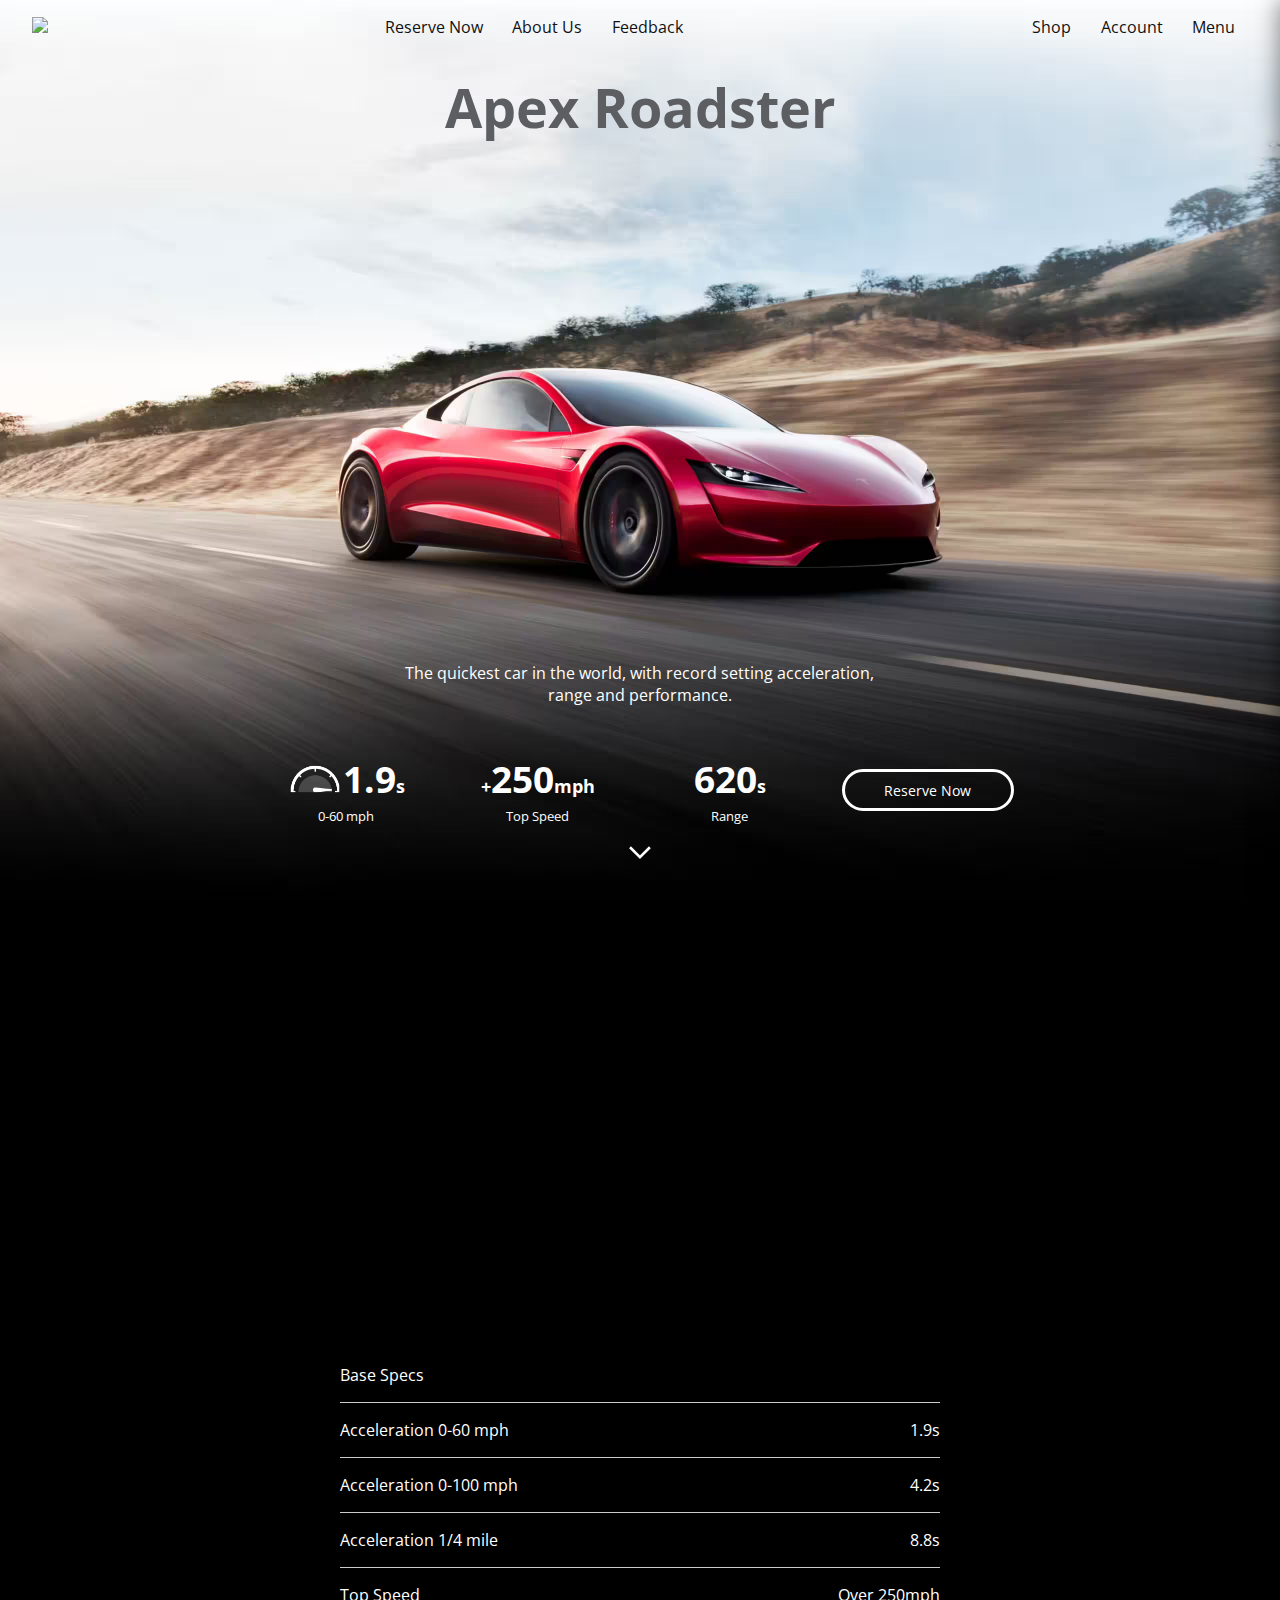
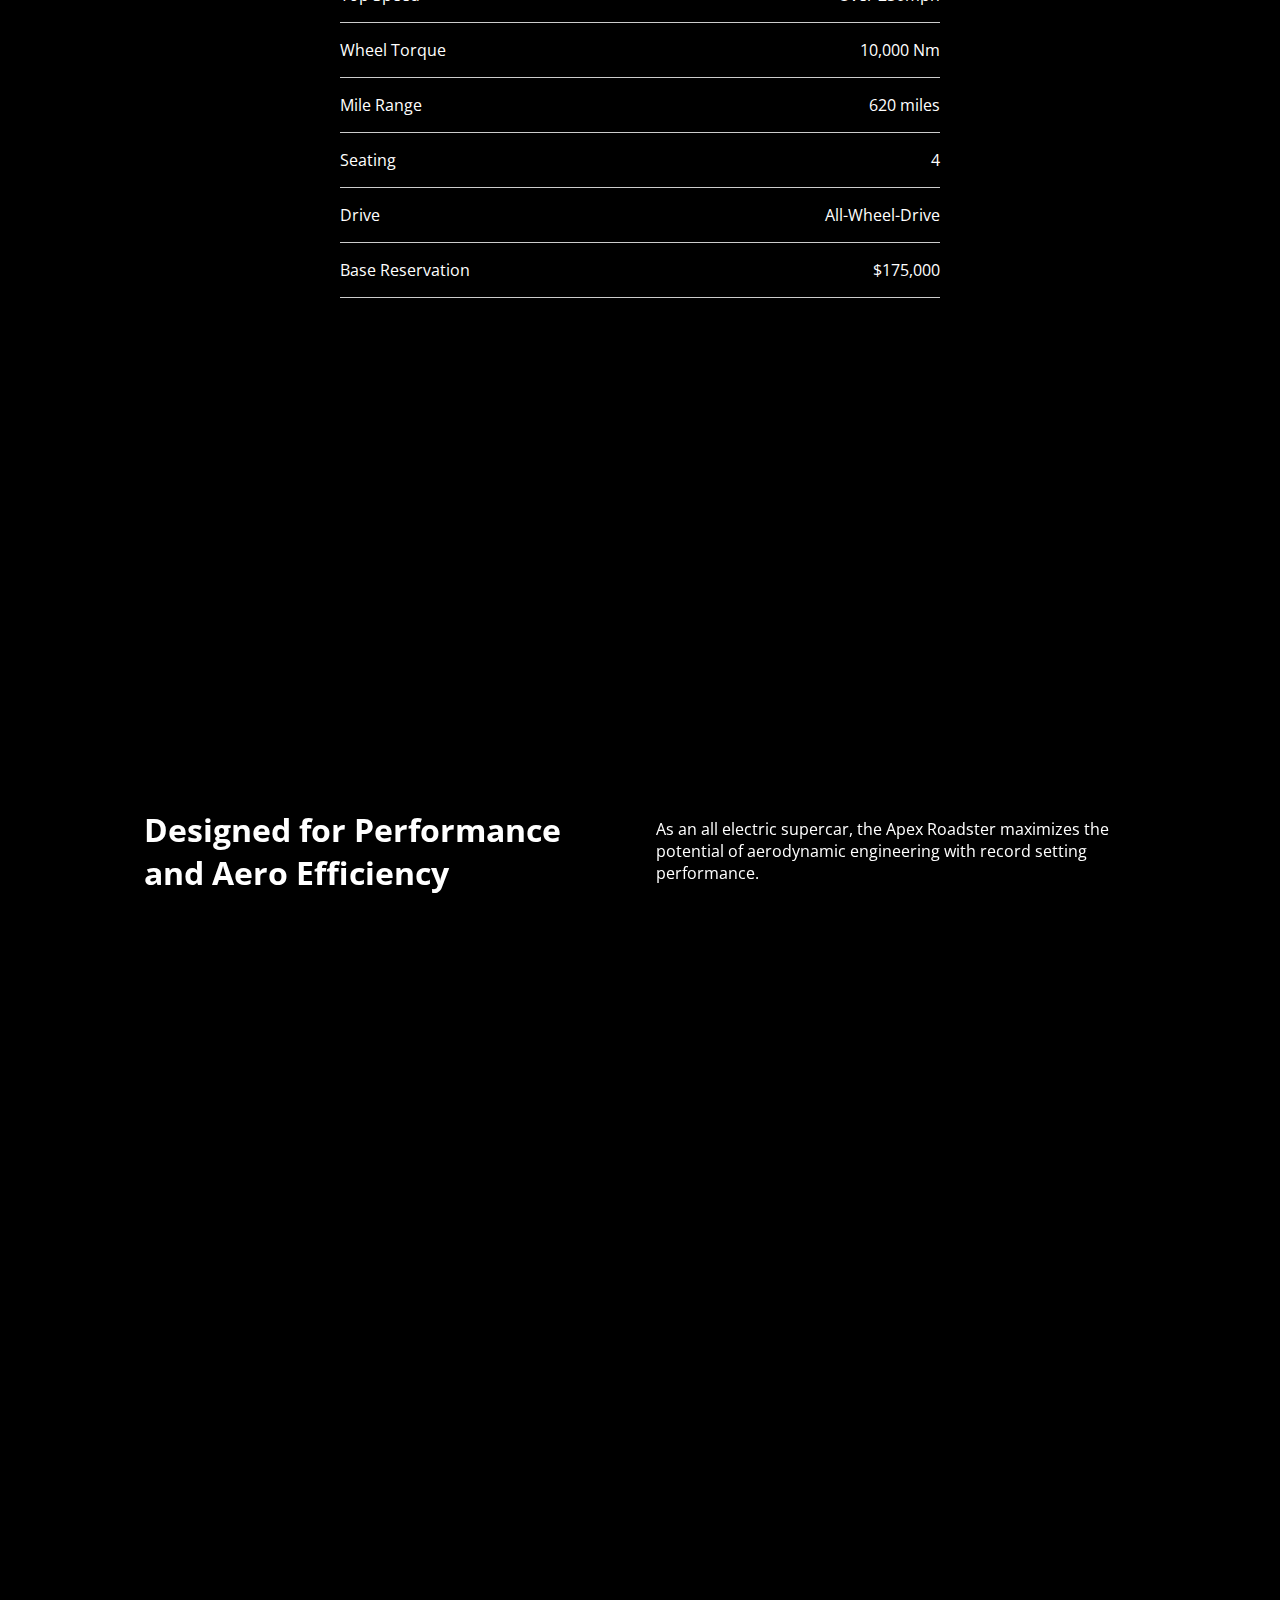
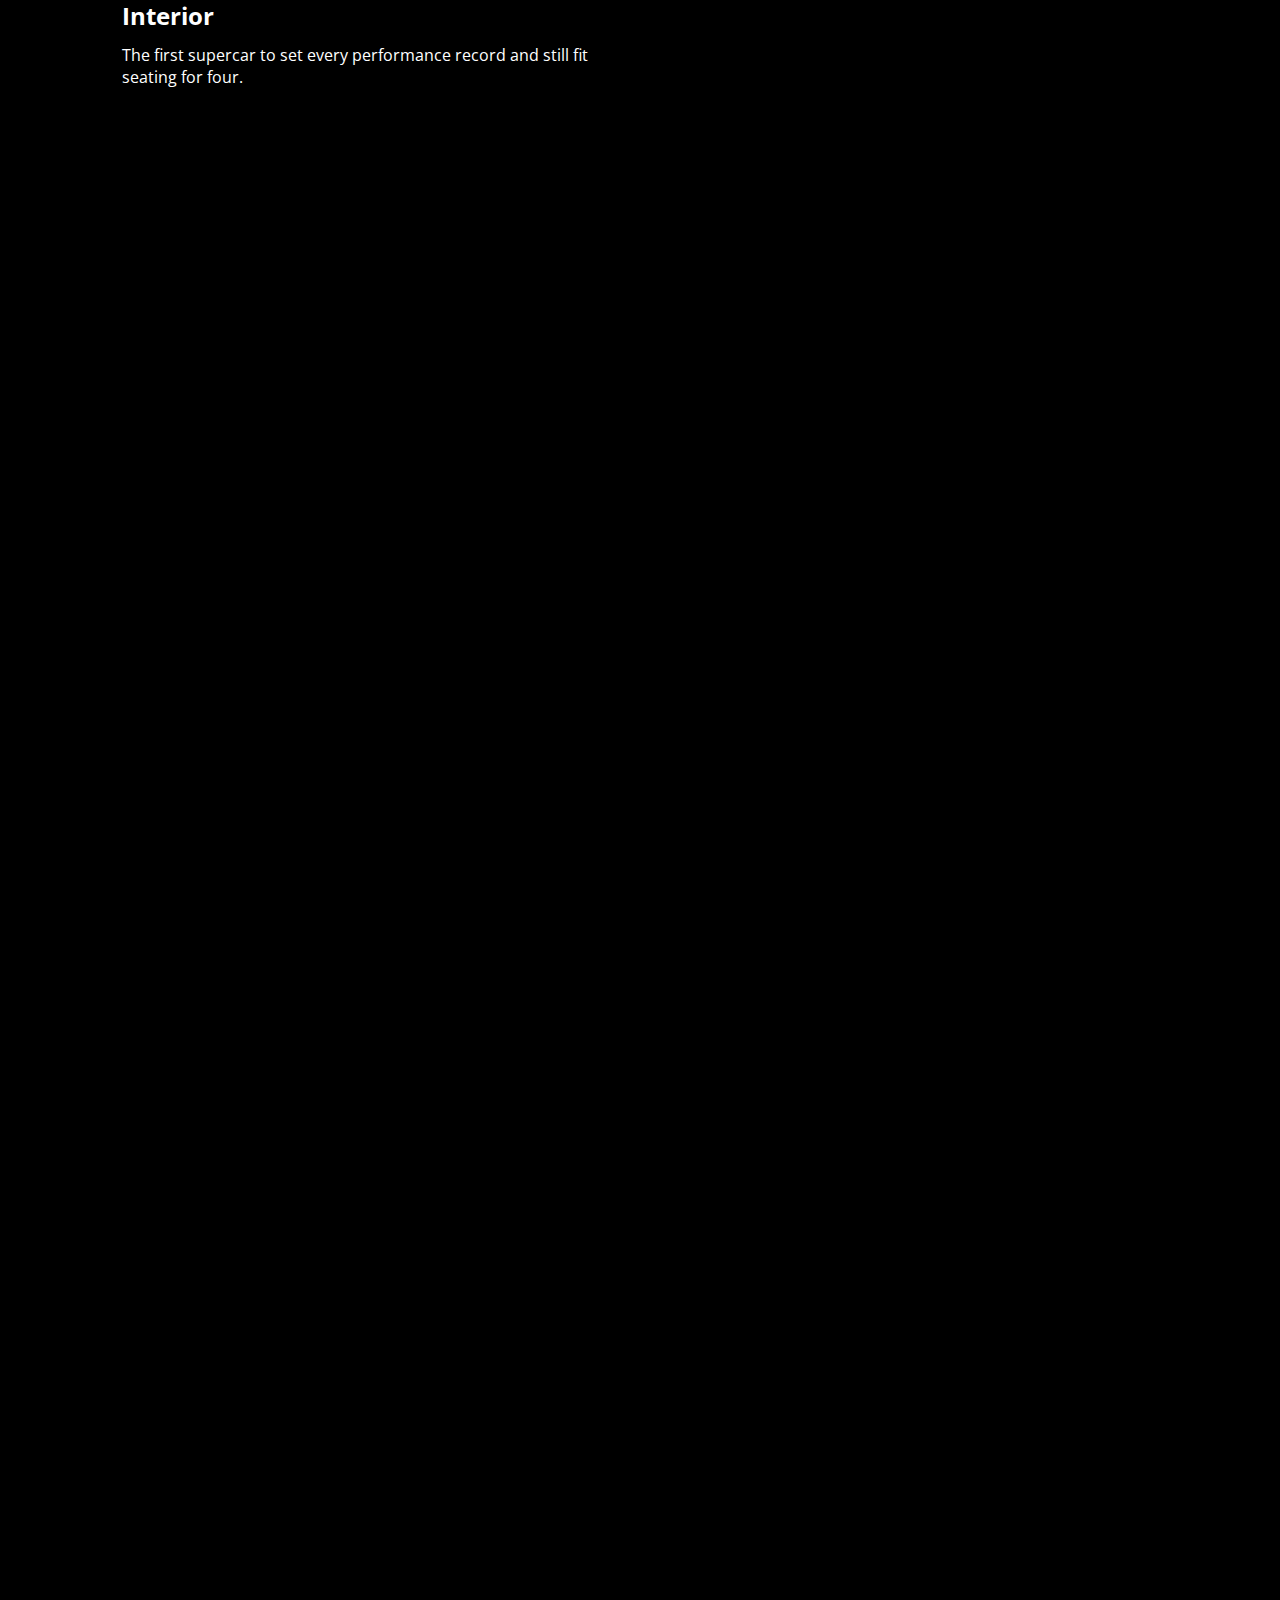
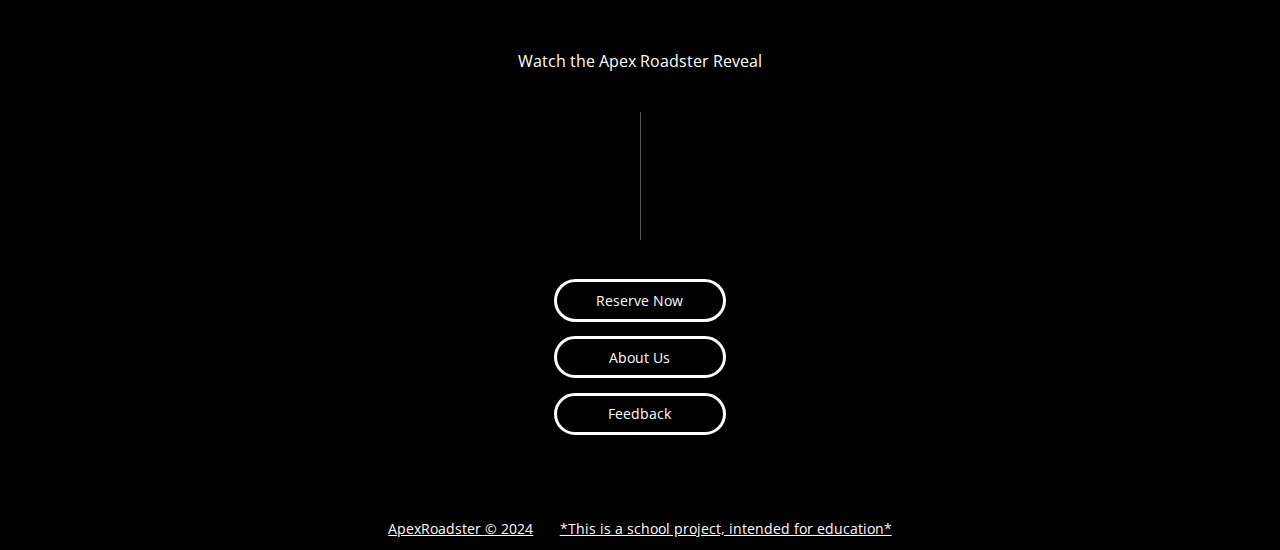
==== TermProV3/index.html @ 9373a0f1 "Add files via upload" ====
<!DOCTYPE html>
<html lang="en">
<head>
  <meta charset="UTF-8">
  <meta name="viewport" content="width=device-width, initial-scale=1.0">
  <link rel="preconnect" href="https://fonts.googleapis.com">
  <link rel="preconnect" href="https://fonts.gstatic.com" crossorigin>
  <link href="https://fonts.googleapis.com/css2?family=Open+Sans:wght@600&display=swap" rel="stylesheet">
  <link href="https://fonts.googleapis.com/css2?family=Material+Symbols+Outlined" rel="stylesheet"/>
  <link rel="stylesheet" href="aos/aos.min.css">
  <link rel="stylesheet" href="style.css"/>
  <title>Apex Roadster</title>
</head>
<body>
  <header>
    <nav class="navbar">
      <a href="#">
        <img src="https://i.pinimg.com/originals/54/90/0d/54900d99c94a1db0b954931be9bd8428.jpg" class="brand"/>
      </a>
      <ul>
        <li><a href="#">
          Reserve Now
        </a></li>
        <li><a href="#">
          About Us
        </a></li>
        <li><a href="#">
          Feedback
        </a></li>
      </ul>
      <ul>
        <li><a href="#">
          Shop
        </a></li>
        <li><a href="#">
          Account
        </a></li>
        <li><span class="menu-btn">
          Menu
        </span></li>
      </ul>
      <span class="menu-btn-mobile">
        Menu
      </span>
    </nav>
    
    <nav class="sidebar">
      <div class="close-btn">
        <span class="material-symbols-outlined">
          close
        </span>
      </div>
      <ul>
        <li><a href="#">
          Reserve Now
        </a></li>
        <li><a href="#">
          About Us
        </a></li>
        <li><a href="#">
          Feedback  
        </a></li>
      </ul>
    </nav>
    
    <div class="sidebar-backdrop"></div>
    
    <div class="header-body">
      <h1 class="title">Apex Roadster</h1>
      <div>
        <p>​The quickest car in the world, with record setting acceleration, range and performance.</p>
        <div class="stats">
          <div>
            <div class="gauge">
              <img src="assets/speedometer.png"/>
              <h2>1.9<span>s</span></h2>
            </div>
            <div>
              <small>0-60 mph</small>
            </div>
          </div>
          <div>
            <div>
              <h2><span>+</span>250<span>mph</span></h2>
            </div>
            <div>
              <small>Top Speed</small>
            </div>
          </div>
          <div>
            <div>
              <h2>620<span>s</span></h2>
            </div>
            <div>
              <small>Range</small>
            </div>
          </div>
          <a href="#" class="btn">
            Reserve Now
          </a>
        </div>
        <a href="#" class="btn btn-mobile">
          Reserve Now
        </a>
        <a href="#video">
          <img src="assets/arrow-down.svg" class="arrow"/>
        </a>
      </div>
    </div>
  </header>
  
  <section id="video">
    <video autoplay muted loop data-aos="fade-up" data-aos-duration="1200">
      <source src="assets/roadster-loop.mp4" type="video/mp4">
    </video>
  </section>
  
  <section class="specs">
    <ul>
      <li>
        <span>Base Specs</span>
      </li>
      <li>
        <span>Acceleration 0-60 mph</span>
        <span>1.9s</span>
      </li>
      <li>
        <span>Acceleration 0-100 mph</span>
        <span>4.2s</span>
      </li>
      <li>
        <span>Acceleration 1/4 mile</span>
        <span>8.8s</span>
      </li>
      <li>
        <span>Top Speed</span>
        <span>Over 250mph</span>
      </li>
      <li>
        <span>Wheel Torque</span>
        <span>10,000 Nm</span>
      </li>
      <li>
        <span>Mile Range</span>
        <span>620 miles</span>
      </li>
      <li>
        <span>Seating</span>
        <span>4</span>
      </li>
      <li>
        <span>Drive</span>
        <span>All-Wheel-Drive</span>
      </li>
      <li>
        <span>Base Reservation</span>
        <span>$175,000</span>
      </li>
    </ul>
  </section>
  
  <section class="about">
    <img src="assets/back.jpg" data-aos="fade-up" data-aos-duration="1200"/>
    <div class="about-text">
      <h2>Designed for Performance and Aero Efficiency</h2>
      <p>
        As an all electric supercar, the Apex Roadster maximizes the potential of aerodynamic engineering with record setting performance.
      </p>
    </div>
  </section>
  
  <section class="interior">
    <img src="assets/interior.jpg" data-aos="fade-up" data-aos-duration="1200"/>
    <div>
      <h2>Interior</h2>
      <p>
        The first supercar to set every performance record and still fit seating for four.
      </p>
    </div>
  </section>
  
  <section class="roof">
    <div class="banner-img" data-aos="fade-up" data-aos-duration="1200"></div>
    <div class="roof-text" data-aos="fade-up">
      <h2>Glass Roof</h2>
      <p>
        A lightweight, removable Glass Roof stores in the trunk for a, convertible driving experience.
      </p>
    </div>
  </section>
  
  <section class="iframe-video">
    <div style="padding:56.25% 0 0 0;position:relative;"><iframe src="https://player.vimeo.com/video/249563752?h=60746b212b&color=ff0303" style="position:absolute;top:0;left:0;width:100%;height:100%;" frameborder="0" allow="autoplay; fullscreen; picture-in-picture" allowfullscreen></iframe></div><script src="https://player.vimeo.com/api/player.js"></script>
    <div class="action">
      <p>Watch the Apex Roadster Reveal</p>
      <span class="line"></span>
      <a href="#" class="btn">
        Reserve Now
      </a>
       <a href="#" class="btn">
        About Us
      </a>
      <a href="#" class="btn">
        Feedback
      </a>
    </div>
  </section>
  
  <footer>
    <ul>
      <li><a href="#">
        ApexRoadster &copy; 2024
      </a></li>
      <li><a href="#">
        *This is a school project, intended for education*
      </a></li>
    </ul>
  </footer>
  
  <script src="aos/aos.min.js"></script>
  <script src="main.js"></script>
</body>
</html>
---- TermProV3/style.css ----
html {
  scroll-behavior: smooth;
}

body {
  margin: 0;
  color: #fff;
  font-family: 'Open Sans', sans-serif;
  background: #000;
  overflow-x: hidden;
  min-height: 160vh;
}

* {
  box-sizing: border-box;
  padding: 0;
  margin: 0;
}

ul {
  list-style: none;
}

a {
  text-decoration: none;
}

p {
  max-width: 30em;
}

header {
  height: 100vh;
  min-height: 40em;
  background: 
    url(assets/hero.jpg) 
    no-repeat center;
  background-size: cover;
}

.navbar, 
.header-body, 
.stats {
  display: flex;
  justify-content: space-between;
  align-items: center;
}

#video, 
.gauge, 
.about-text,
.action {
  display: flex;
  justify-content: center;
  align-items: center;
}

.navbar {
  color: #111;
  padding: 1em 2em;
}

.navbar a,
.sidebar a {
  color: #111;
}

.navbar li {
  display: inline-block;
}

.navbar li a,
.menu-btn {
  transition: 0.3s;
  padding: 0.3em 0.8em;
  border-radius: 0.5em;
}

.navbar li a:hover,
.menu-btn:hover {
  background: rgba(191, 191, 191, 0.5);
}

.brand {
  width: 7em;
}

.menu-btn {
  cursor: pointer;
}

.menu-btn-mobile {
  display: none;
}

.sidebar {
  color: #111;
  background: #fff;
  position: absolute;
  top: 0;
  right: -20em;
  padding: 2em;
  min-width: 20em;
  height: 100vh;
  overflow: scroll;
  box-shadow: 0 0 1.5em rgba(0, 0, 0, 0.5);
  z-index: 3;
  transition: 0.4s ease-in-out;
}

.close-btn {
  cursor: pointer;
  text-align: right;
}

.sidebar li {
  margin: 1.5em 0;
}

.sidebar-backdrop {
  background: rgba(255, 255, 255, 0.4);
  position: absolute;
  top: 0;
  left: 0;
  width: 100%;
  height: 100%;
  backdrop-filter: blur(4px);
  z-index: 1;
  opacity: 0;
  display: none;
  transition: 0.3s;
}

.header-body {
  flex-direction: column;
  text-align: center;
  height: 90%;
  padding: 0 2em;
}

.header-body p {
  margin: 1em auto 3em auto;
}

.title {
  font-size: 3.4em;
  color: #5c5e62; 
  margin: 0.3em 0;
}

.stats {
  gap: 2em;
  margin-bottom: 1em;
}

.stats > div {
  width: 10em;
}

.stats h2 {
  font-size: 2.3em;
}

.stats h2 span {
  font-size: 0.5em;
}

.btn {
  color: #fff;
  border: 3px #fff solid;
  padding: 0.6em 0;
  width: 12em;
  border-radius: 3em;  
  font-size: 0.9em;
  transition: 0.3s;
}

.btn:hover {
  background: #fff;
  color: #000;
}

.btn-mobile {
  display: none;
}

.arrow {
  width: 1.4em;
  animation: arrow 5s ease infinite;
  cursor: pointer;
}

#video {
  padding: 6em 2em;
}

#video video {
  width: 100%;
  height: 20vw;
  max-width: 1200px;
}

.gauge img {
  width: 3.5em;
}

.specs {
  padding: 0 2em;
}

.specs ul {
  max-width: 600px;
  margin: 0 auto;
}

.specs ul li {
  padding: 1em 0;
  border-bottom: 1px #ccc solid;
  display: flex;
  justify-content: space-between;
  align-items: center;   
}

.banner-img {
  background: url(assets/top.jpg) no-repeat center;
  background-size: cover;
  width: 100%;
  height: 100vh;
  min-height: 40em;
  transition: 0.3s;
}

.about {
  margin: 4em 0;
  position: relative;
}

.about img {
  width: 100%;
  object-fit: cover;
}

.about-text {
  gap: 2em;
  position: absolute;
  top: 70%;
  left: 50%;
  transform: translateX(-50%);
  width: 90%;
}

.about h2 {
  font-size: 2em;
  max-width: 15em;
}

.interior {
  padding: 0 2em 4em 2em;
  width: 90%;
  max-width: 1100px;
  margin: 0 auto;
}

.interior img {
  width: 100%;
  margin-bottom: 1.5em;
}

.roof {
  position: relative;
}

.roof-text {
  position: absolute;
  left: 2em;
  bottom: 4em; 
}

.interior h2, .roof h2 {
  margin-bottom: 0.5em;
}

.iframe-video {
  max-width: 1000px;
  padding: 4em 2em;
  margin: 0 auto;
  text-align: center;
}

.action {
  flex-direction: column;
}

.line {
  display: block;
  background: #555;
  width: 1px;
  height: 8em;
  margin: 2em 0;
}

.action .btn,
.action p {
  margin: 0.5em 0;
}

footer {
  text-align: center;
}

footer li {
  display: inline-block;
  margin: 0.7em;
}

footer li a {
  color: #fff;
  font-size: 0.9em;
  text-decoration: underline;
}

.roof-2 {
  animation: changeImg 0.5s forwards;
}

.sidebar-open-body {
  min-height: 100vh;
  overflow: hidden;
}

@media screen and (max-width: 1200px) {
  .navbar ul {
    display: none;
  }
  .menu-btn-mobile {
    display: block;
    cursor: pointer;
    background: #e5e8ea;
    padding: 0.4em 1em;
    border-radius: 0.7em;
  }
}

@media screen and (max-width: 850px) {
  .stats {
    gap: 0;
  }
  .btn-mobile {
    display: block;
    margin: 2em auto;
    max-width: 90vw;
  }
  .stats .btn {
    display: none;
  }
  .stats > div {
    width: initial;
  }
  .about-text {
    position: relative;
    flex-direction: column;
  }
}

@media screen and (max-width: 450px) {
  html {
    font-size: 14px;
  }
}

@keyframes arrow {
  40% {transform: translateY(0px);}
  45% {transform: translateY(8px);}
  55% {transform: translateY(0px);}
  60% {transform: translateY(8px);}
  65% {transform: translateY(0px);}
  100% {transform: translateY(0px);}
}

@keyframes changeImg {
  100% {
    background: url(assets/top_2.jpg) no-repeat center;
    background-size: cover;
  }
}
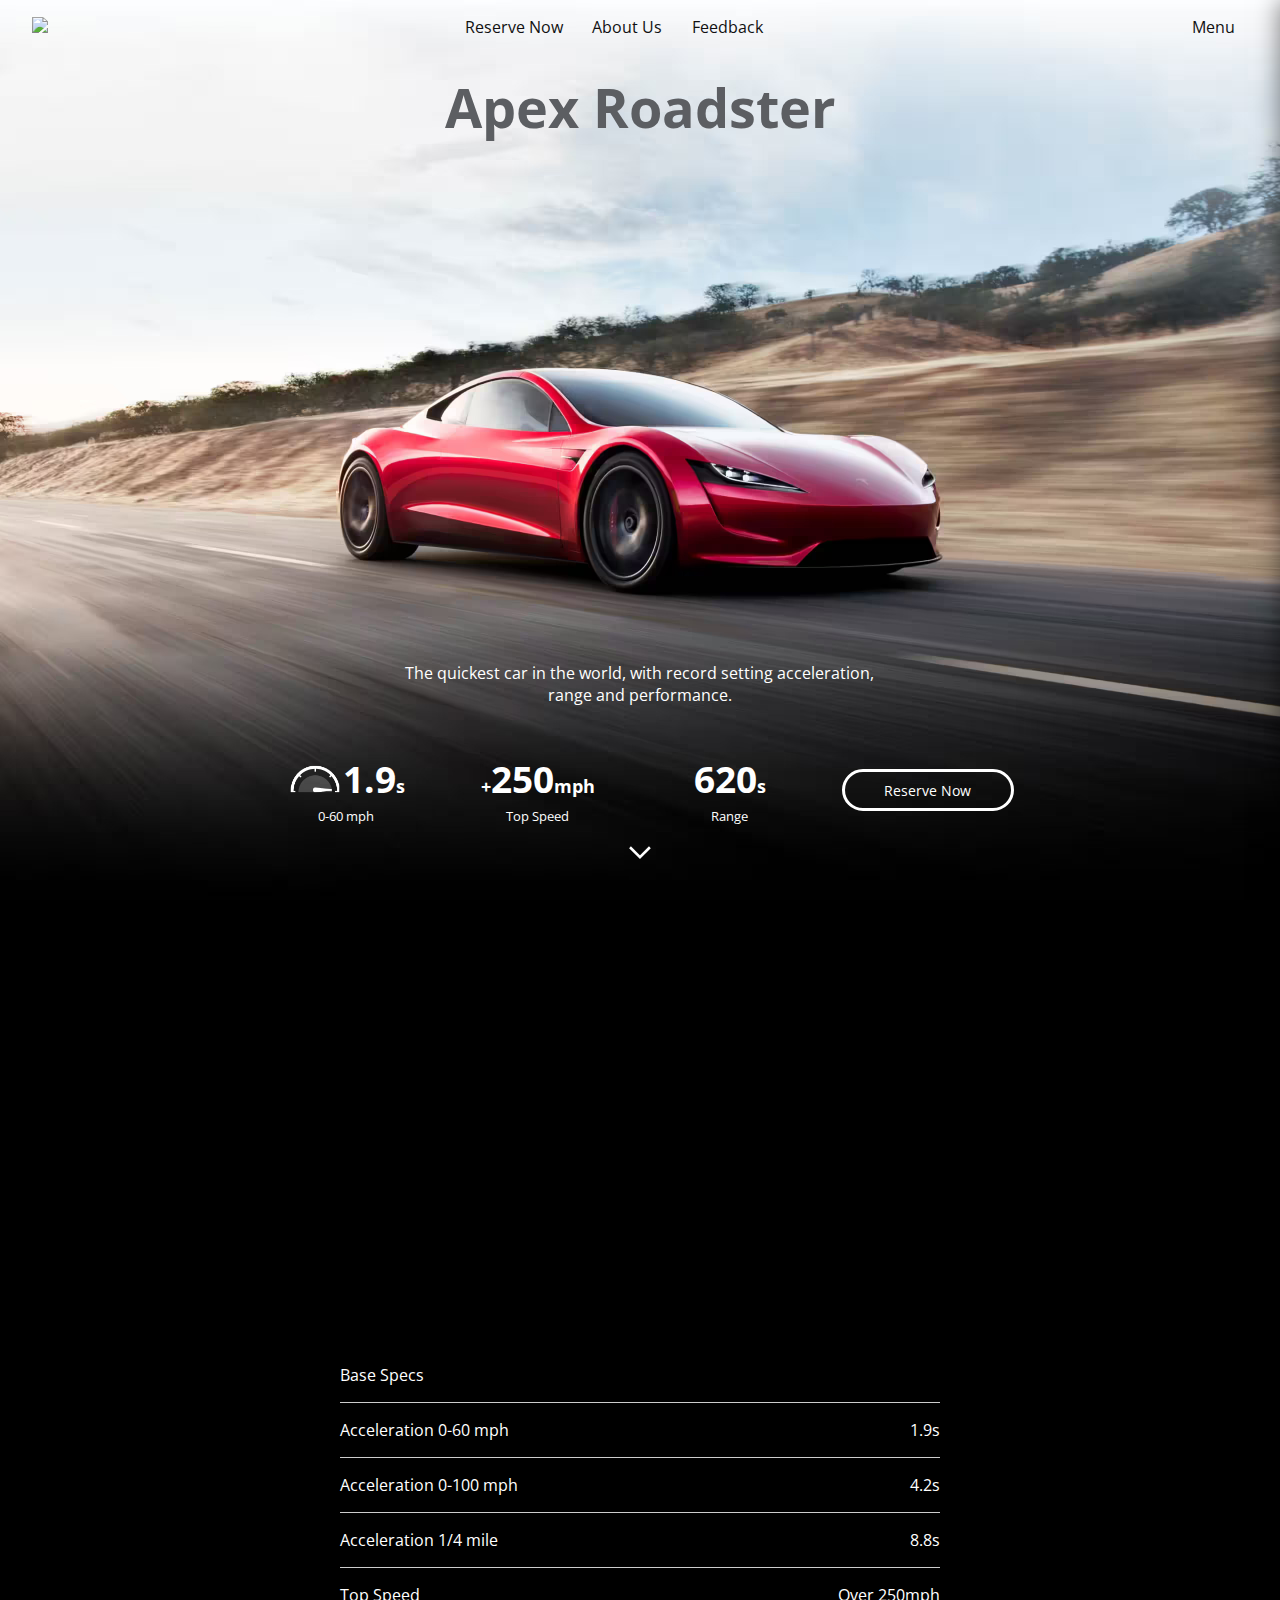
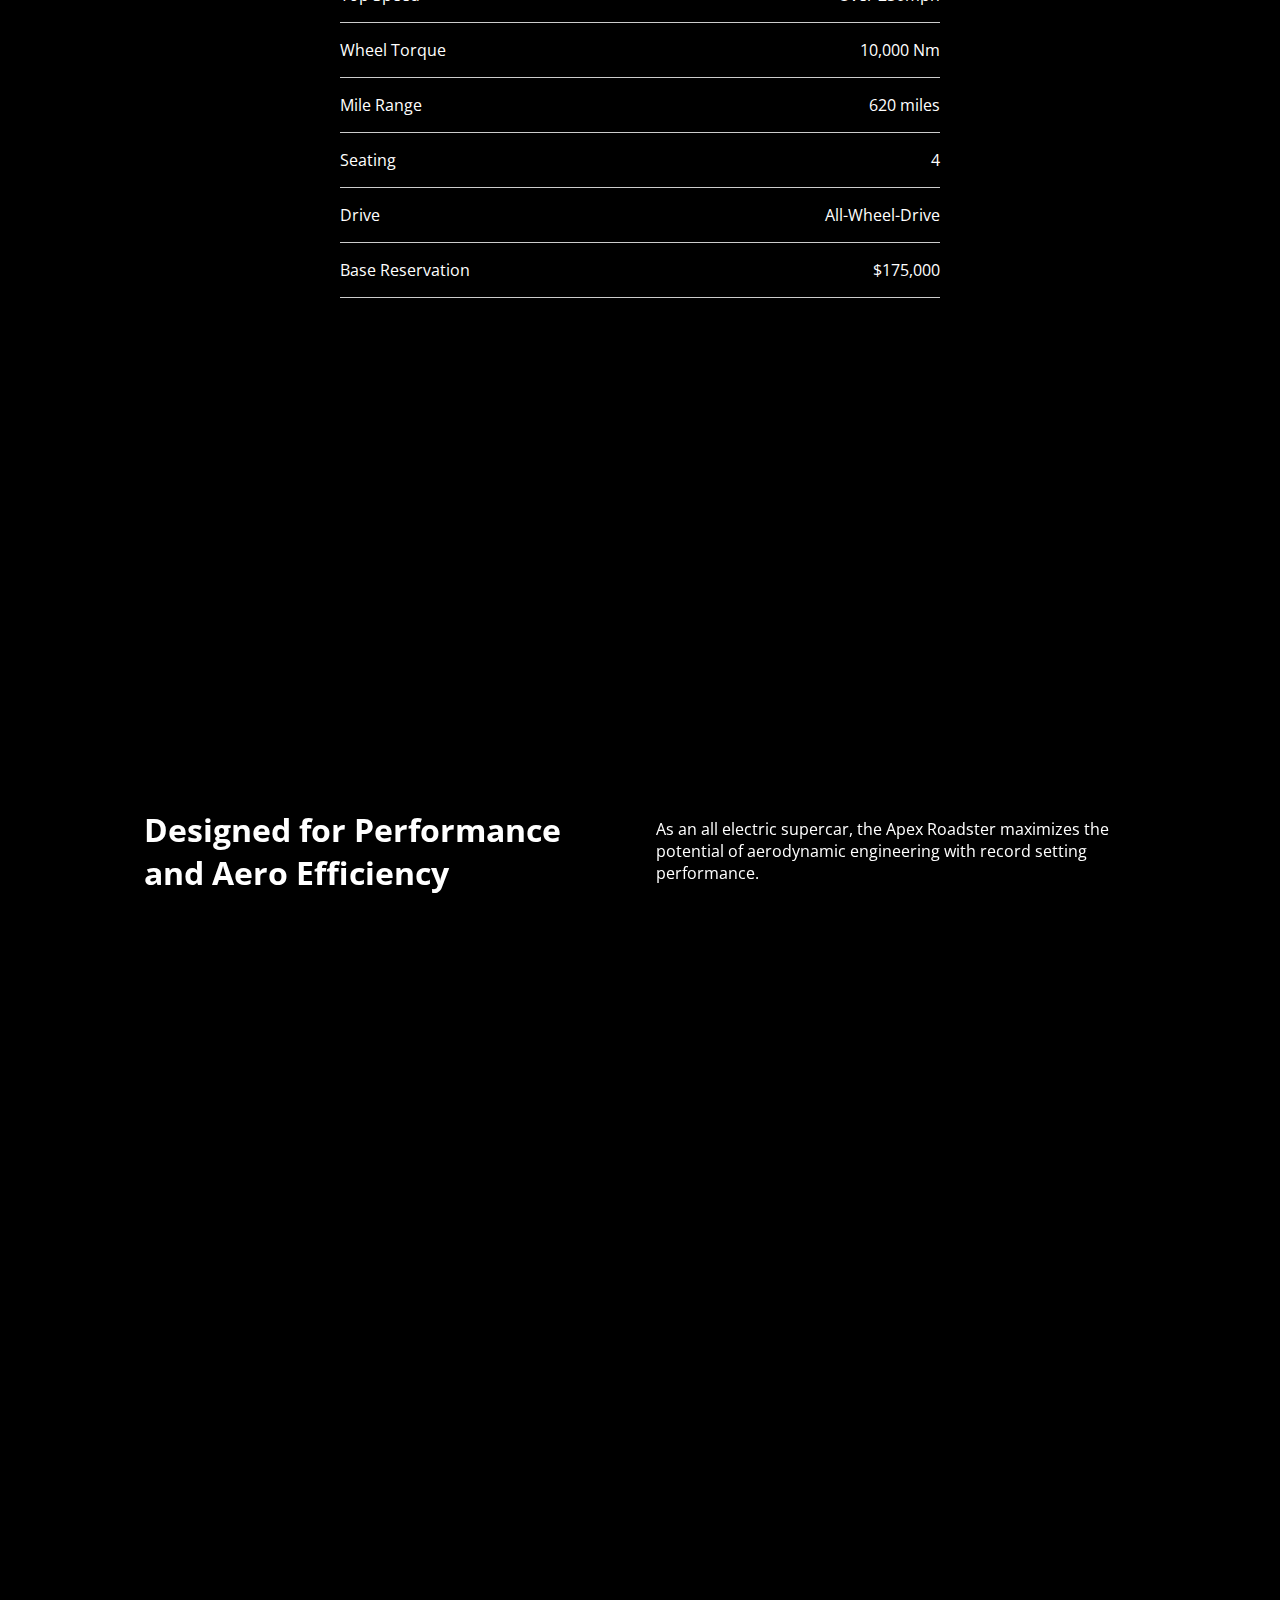
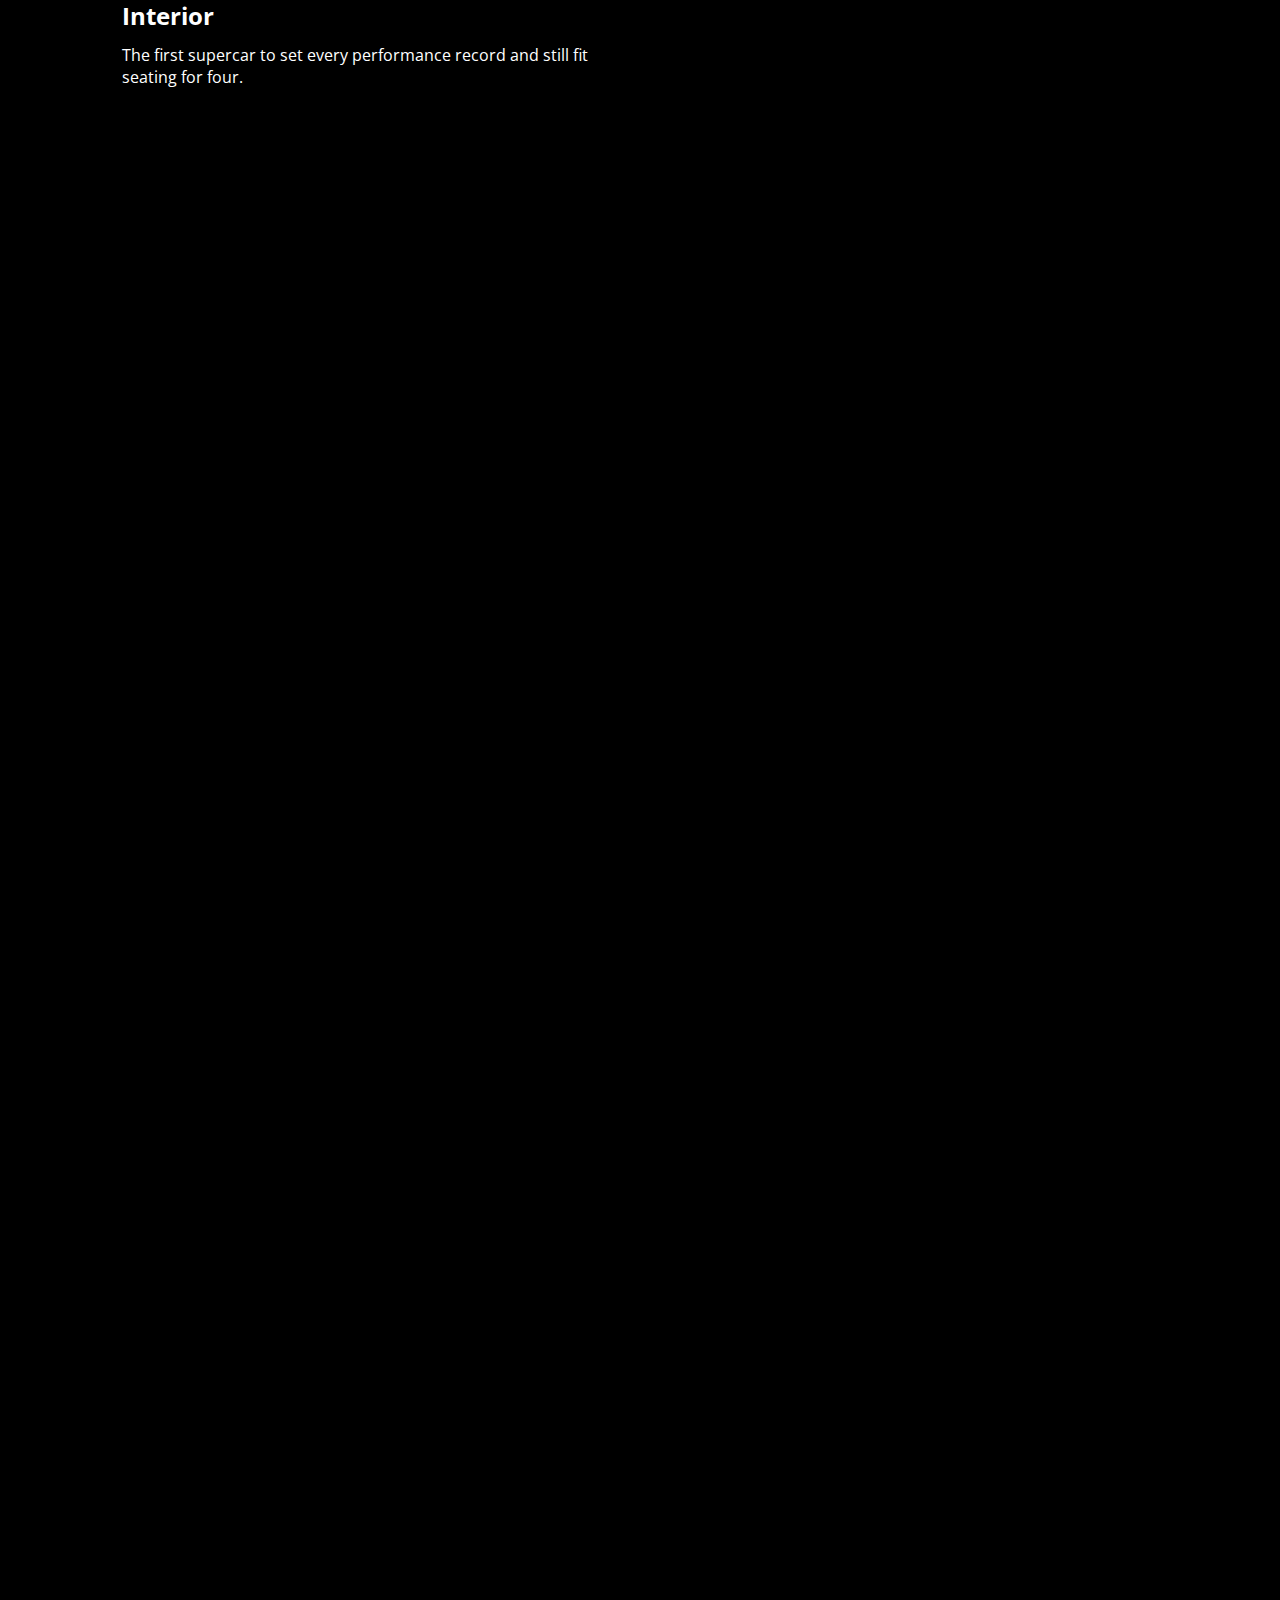
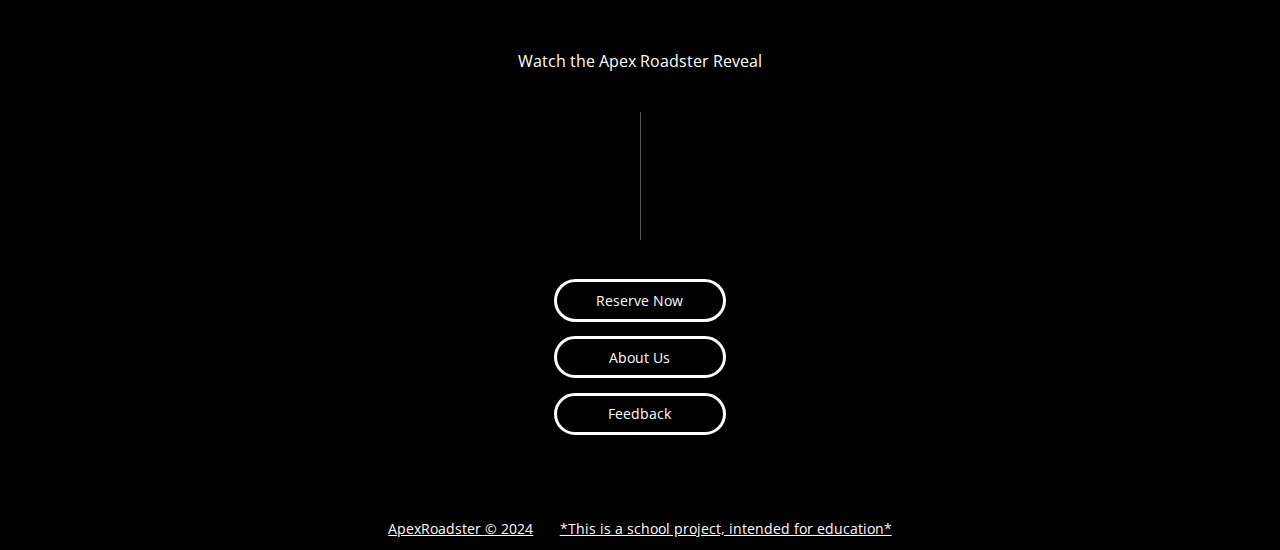
==== commit b2533e7c: "Update index.html" ====
--- a/TermProV3/index.html
+++ b/TermProV3/index.html
@@ -17,9 +17,9 @@
       <a href="#">
         <img src="https://i.pinimg.com/originals/54/90/0d/54900d99c94a1db0b954931be9bd8428.jpg" class="brand"/>
       </a>
-      <ul>
-        <li><a href="#">
-          Reserve Now
+      <ul>
+        <li><a href="https://www.paypal.com" target="_blank">
+          Reserve Now
         </a></li>
         <li><a href="#">
           About Us
@@ -29,12 +29,6 @@
         </a></li>
       </ul>
       <ul>
-        <li><a href="#">
-          Shop
-        </a></li>
-        <li><a href="#">
-          Account
-        </a></li>
         <li><span class="menu-btn">
           Menu
         </span></li>
@@ -50,15 +44,15 @@
           close
         </span>
       </div>
-      <ul>
-        <li><a href="#">
-          Reserve Now
-        </a></li>
-        <li><a href="#">
+      <ul>
+        <li><a href="https://www.paypal.com" target="_blank">
+          Reserve Now
+        </a></li>
+        <li><a href="about.html">
           About Us
         </a></li>
-        <li><a href="#">
-          Feedback  
+        <li><a href="feedback.html">
+          Feedback
         </a></li>
       </ul>
     </nav>
@@ -68,7 +62,7 @@
     <div class="header-body">
       <h1 class="title">Apex Roadster</h1>
       <div>
-        <p>​The quickest car in the world, with record setting acceleration, range and performance.</p>
+        <p>The quickest car in the world, with record setting acceleration, range and performance.</p>
         <div class="stats">
           <div>
             <div class="gauge">
@@ -95,11 +89,11 @@
               <small>Range</small>
             </div>
           </div>
-          <a href="#" class="btn">
+          <a href="https://www.paypal.com" target="_blank" class="btn">
             Reserve Now
           </a>
         </div>
-        <a href="#" class="btn btn-mobile">
+        <a href="https://www.paypal.com" target="_blank" class="btn btn-mobile">
           Reserve Now
         </a>
         <a href="#video">
@@ -194,14 +188,14 @@
     <div class="action">
       <p>Watch the Apex Roadster Reveal</p>
       <span class="line"></span>
-      <a href="#" class="btn">
+      <a href="https://www.paypal.com" target="_blank" class="btn">
         Reserve Now
       </a>
-       <a href="#" class="btn">
+       <a href="about.html" class="btn">
         About Us
-      </a>
-      <a href="#" class="btn">
-        Feedback
+      </a>
+      <a href="feedback.html" class="btn">
+        Feedback
       </a>
     </div>
   </section>
@@ -220,4 +214,4 @@
   <script src="aos/aos.min.js"></script>
   <script src="main.js"></script>
 </body>
-</html>+</html>
